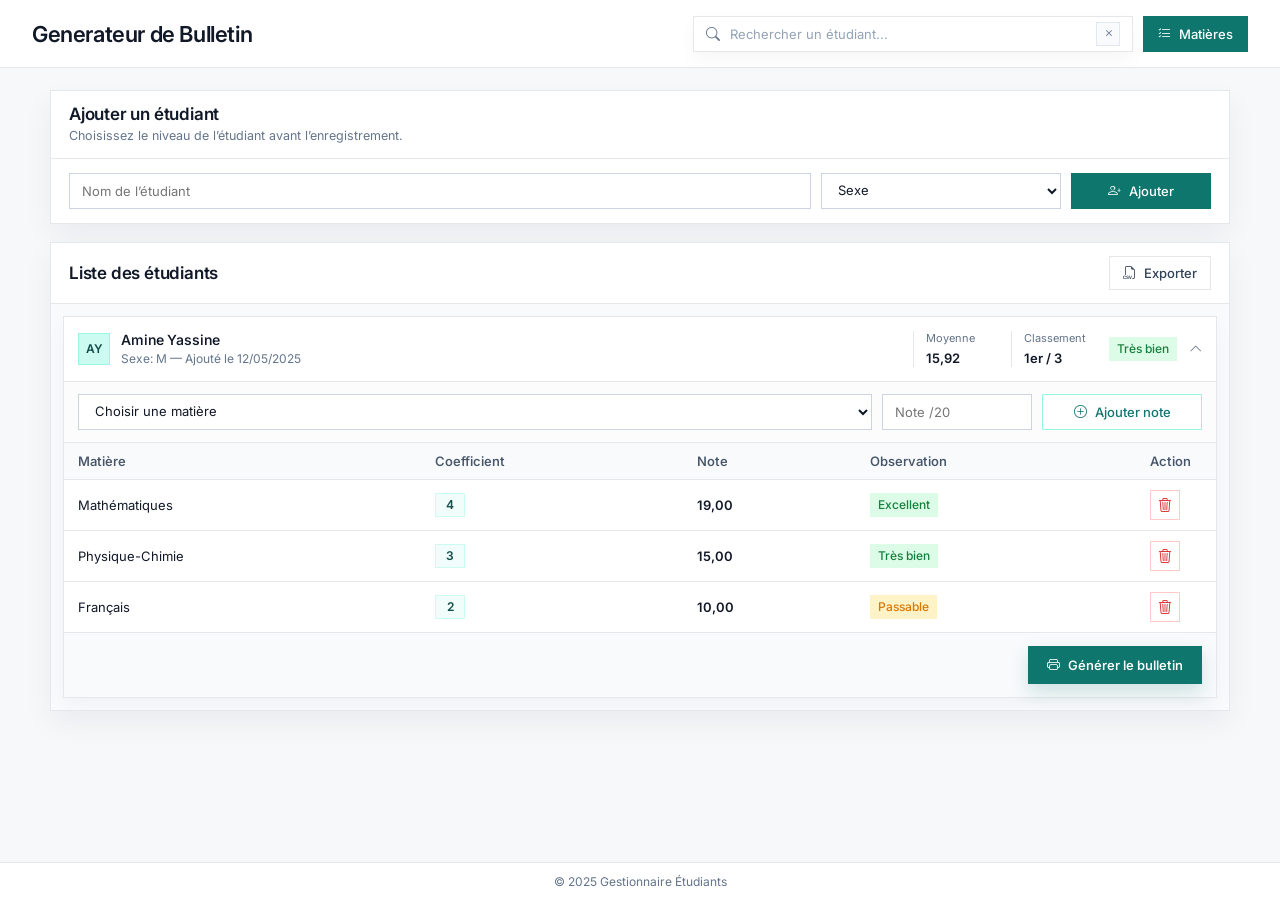
==== index.html @ e3272e3c "first commit" ====
<!DOCTYPE html>
<html lang="fr">
<head>
  <meta charset="UTF-8" />
  <meta name="viewport" content="width=device-width, initial-scale=1.0" />

  <title>Gestionnaire Étudiants</title>

  <link href="https://fonts.googleapis.com/css2?family=Inter:wght@400;450;500;600;700&display=swap" rel="stylesheet">
  <link rel="stylesheet" href="https://cdn.jsdelivr.net/npm/bootstrap-icons@1.11.3/font/bootstrap-icons.min.css">
  <link rel="stylesheet" href="css/index.css">
</head>

<body>

  <header class="topbar">
    <h1 class="app-title">Generateur de Bulletin</h1>

    <div class="topbar-actions">
      <div class="search-bar">
        <i class="bi bi-search search-icon"></i>

        <input
          type="text"
          placeholder="Rechercher un étudiant..."
          aria-label="Rechercher un étudiant"
        >

        <button class="search-clear" type="button" aria-label="Effacer la recherche">
          <i class="bi bi-x"></i>
        </button>
      </div>

      <a class="nav-page-btn" href="classes.html">
        <i class="bi bi-list-check"></i>
        Matières
      </a>
    </div>
  </header>

  <main class="content">

    <!-- AJOUT ÉTUDIANT -->
    <section class="students-section">
      <div class="table-header compact-header">
        <div>
          <h2>Ajouter un étudiant</h2>
          <p>Choisissez le niveau de l’étudiant avant l’enregistrement.</p>
        </div>
      </div>

      <form class="student-entry-form">
        <input type="text" placeholder="Nom de l’étudiant">

        <select>
          <option value="">Sexe</option>
          <option>M</option>
          <option>F</option>
        </select>

        <button type="button">
          <i class="bi bi-person-plus"></i>
          Ajouter
        </button>
      </form>
    </section>

    <!-- LISTE ÉTUDIANTS -->
    <section class="students-section">
      <div class="table-header">
        <h2>Liste des étudiants</h2>

        <button class="export-btn" type="button">
          <i class="bi bi-filetype-csv"></i>
          Exporter
        </button>
      </div>

      <div class="students-list">

        <!-- ÉTUDIANT 1 -->
        <details class="student-row" open>
          <summary class="student-summary">
            <div class="student-left">
              <span class="avatar avatar-main">AY</span>

              <div>
                <h3>Amine Yassine</h3>
                <p>Sexe: M — Ajouté le 12/05/2025</p>
              </div>
            </div>

            <div class="student-metrics">
              <div class="metric-item">
                <span>Moyenne</span>
                <strong>15,92</strong>
              </div>

              <div class="metric-item">
                <span>Classement</span>
                <strong>1er / 3</strong>
              </div>

              <span class="badge badge-success">Très bien</span>

              <i class="bi bi-chevron-down chevron"></i>
            </div>
          </summary>

          <div class="student-panel">

            <!-- AJOUT NOTE -->
            <div class="note-form-inline">
              <select>
                <option>Choisir une matière</option>
                <option>Mathématiques</option>
                <option>Physique-Chimie</option>
                <option>SVT</option>
                <option>Français</option>
              </select>

              <input type="number" placeholder="Note /20">

              <button type="button" class="add-note-btn">
                <i class="bi bi-plus-circle"></i>
                Ajouter note
              </button>
            </div>

            <!-- TABLE NOTES -->
            <div class="notes-table-wrap">
              <table class="notes-table">
                <thead>
                  <tr>
                    <th>Matière</th>
                    <th>Coefficient</th>
                    <th>Note</th>
                    <th>Observation</th>
                    <th>Action</th>
                  </tr>
                </thead>

                <tbody>
                  <tr>
                    <td>Mathématiques</td>

                    <td>
                      <span class="coeff-badge">4</span>
                    </td>

                    <td>
                      <strong>19,00</strong>
                    </td>

                    <td>
                      <span class="badge badge-success">Excellent</span>
                    </td>

                    <td class="note-action-cell">
                      <button class="delete-note-btn" type="button" aria-label="Supprimer la note de Mathématiques">
                        <i class="bi bi-trash3"></i>
                      </button>
                    </td>
                  </tr>

                  <tr>
                    <td>Physique-Chimie</td>

                    <td>
                      <span class="coeff-badge">3</span>
                    </td>

                    <td>
                      <strong>15,00</strong>
                    </td>

                    <td>
                      <span class="badge badge-success">Très bien</span>
                    </td>

                    <td class="note-action-cell">
                      <button class="delete-note-btn" type="button" aria-label="Supprimer la note de Physique-Chimie">
                        <i class="bi bi-trash3"></i>
                      </button>
                    </td>
                  </tr>

                  <tr>
                    <td>Français</td>

                    <td>
                      <span class="coeff-badge">2</span>
                    </td>

                    <td>
                      <strong>10,00</strong>
                    </td>

                    <td>
                      <span class="badge badge-warning">Passable</span>
                    </td>

                    <td class="note-action-cell">
                      <button class="delete-note-btn" type="button" aria-label="Supprimer la note de Français">
                        <i class="bi bi-trash3"></i>
                      </button>
                    </td>
                  </tr>
                </tbody>
              </table>
            </div>

            <!-- ACTION BULLETIN -->
            <div class="student-actions-bottom">
              <button type="button" class="bulletin-btn">
                <i class="bi bi-printer"></i>
                Générer le bulletin
              </button>
            </div>

          </div>
        </details>

      </div>
    </section>

  </main>

  <footer class="footer">
    <p>© 2025 Gestionnaire Étudiants</p>
  </footer>

</body>
</html>
---- css/index.css ----
/* ================================
   RESET + BASE
================================ */

* {
  padding: 0;
  margin: 0;
  box-sizing: border-box;
  border-radius: 0 !important;
}

:root {
  --color-primary: #0F766E;
  --color-primary-dark: #134E4A;

  --color-bg: #F7F8FA;
  --color-surface: #FFFFFF;
  --color-border: #E5E7EB;

  --color-text: #111827;
  --color-muted: #64748B;
  --color-placeholder: #94A3B8;

  --color-success: #15803D;
  --color-warning: #D97706;
  --color-danger: #DC2626;

  --shadow-soft: 0 8px 18px rgba(15, 23, 42, 0.035);
  --shadow-card: 0 12px 28px rgba(15, 23, 42, 0.055);
}

html,
body {
  width: 100%;
  overflow-x: hidden;
}

body {
  min-height: 100vh;
  display: grid;
  grid-template-rows: 68px 1fr 38px;
  grid-template-areas:
    "topbar"
    "content"
    "footer";

  background: var(--color-bg);
  color: var(--color-text);
  font-family: 'Inter', Arial, sans-serif;
  font-weight: 400;
}

button,
input,
select {
  font-family: inherit;
}

button,
a {
  text-decoration: none;
}

/* ================================
   TOPBAR
================================ */

.topbar {
  grid-area: topbar;
  background: var(--color-surface);
  border-bottom: 1px solid var(--color-border);
  padding: 0 32px;

  display: flex;
  align-items: center;
  justify-content: space-between;
  gap: 18px;
}

.app-title {
  font-size: 22px;
  font-weight: 600;
  letter-spacing: -0.4px;
  color: var(--color-text);
}

.topbar-actions {
  display: flex;
  align-items: center;
  gap: 10px;
}

.search-bar {
  width: 440px;
  height: 36px;

  background: #FFFFFF;
  border: 1px solid var(--color-border);

  display: flex;
  align-items: center;
  gap: 10px;

  padding: 0 12px;
  box-shadow: var(--shadow-soft);
}

.search-bar:focus-within {
  border-color: var(--color-primary);
  box-shadow: 0 0 0 3px rgba(15, 118, 110, 0.08);
}

.search-icon {
  color: var(--color-muted);
  font-size: 14px;
}

.search-bar input {
  flex: 1;
  height: 100%;

  border: none;
  outline: none;
  background: transparent;

  color: var(--color-text);
  font-size: 13px;
  font-weight: 400;
}

.search-bar input::placeholder {
  color: var(--color-placeholder);
}

.search-clear {
  width: 24px;
  height: 24px;

  border: 1px solid #E2E8F0;
  background: #F8FAFC;
  color: var(--color-muted);

  display: flex;
  align-items: center;
  justify-content: center;

  cursor: pointer;
}

.search-clear:hover {
  color: var(--color-danger);
  background: #FEF2F2;
  border-color: #FECACA;
}

.nav-page-btn {
  height: 36px;
  padding: 0 14px;

  background: var(--color-primary);
  color: #FFFFFF;
  border: 1px solid var(--color-primary);

  font-size: 13px;
  font-weight: 500;

  display: inline-flex;
  align-items: center;
  justify-content: center;
  gap: 8px;

  cursor: pointer;
  white-space: nowrap;
}

.nav-page-btn:hover {
  background: var(--color-primary-dark);
  border-color: var(--color-primary-dark);
}

/* ================================
   MAIN
================================ */

.content {
  grid-area: content;
  padding: 22px 32px;

  display: flex;
  flex-direction: column;
  gap: 18px;
}

.students-section {
  max-width: 1180px;
  width: 100%;
  margin: 0 auto;

  background: var(--color-surface);
  border: 1px solid var(--color-border);
  box-shadow: var(--shadow-card);
  overflow: hidden;
}

.table-header {
  min-height: 58px;
  padding: 13px 18px;
  border-bottom: 1px solid var(--color-border);

  display: flex;
  align-items: center;
  justify-content: space-between;
  gap: 14px;
}

.table-header h2 {
  font-size: 17px;
  font-weight: 600;
  letter-spacing: -0.2px;
  color: var(--color-text);
}

.table-header p {
  margin-top: 3px;
  color: var(--color-muted);
  font-size: 12.5px;
  line-height: 1.4;
  font-weight: 400;
}

.export-btn {
  height: 34px;
  padding: 0 13px;

  border: 1px solid var(--color-border);
  background: #FFFFFF;
  color: #334155;

  font-size: 13px;
  font-weight: 500;

  display: inline-flex;
  align-items: center;
  gap: 8px;

  cursor: pointer;
}

.export-btn:hover {
  background: #F0FDFA;
  border-color: var(--color-primary);
  color: var(--color-primary);
}

/* ================================
   FORM STUDENT
================================ */

.student-entry-form {
  padding: 14px 18px;

  display: grid;
  grid-template-columns: 1fr 240px 140px;
  gap: 10px;

  background: #FFFFFF;
}

.student-entry-form input,
.student-entry-form select,
.note-form-inline input,
.note-form-inline select {
  height: 36px;

  border: 1px solid #CBD5E1;
  background: #FFFFFF;
  color: var(--color-text);

  font-size: 13px;
  font-weight: 400;

  padding: 0 12px;
  outline: none;
}

.student-entry-form input:focus,
.student-entry-form select:focus,
.note-form-inline input:focus,
.note-form-inline select:focus {
  border-color: var(--color-primary);
  box-shadow: 0 0 0 3px rgba(15, 118, 110, 0.08);
}

.student-entry-form button {
  height: 36px;

  background: var(--color-primary);
  border: 1px solid var(--color-primary);
  color: #FFFFFF;

  font-size: 13px;
  font-weight: 500;

  display: inline-flex;
  align-items: center;
  justify-content: center;
  gap: 8px;

  cursor: pointer;
}

.student-entry-form button:hover {
  background: var(--color-primary-dark);
  border-color: var(--color-primary-dark);
}

/* ================================
   STUDENTS LIST
================================ */

.students-list {
  background: #F8FAFC;
  padding: 12px;

  display: flex;
  flex-direction: column;
  gap: 10px;
}

.student-row {
  background: #FFFFFF;
  border: 1px solid var(--color-border);
  box-shadow: 0 7px 16px rgba(15, 23, 42, 0.035);
}

.student-row summary {
  list-style: none;
}

.student-row summary::-webkit-details-marker {
  display: none;
}

.student-summary {
  min-height: 64px;
  padding: 11px 14px;

  display: flex;
  align-items: center;
  justify-content: space-between;
  gap: 18px;

  cursor: pointer;
}

.student-summary:hover {
  background: #FAFAFA;
}

.student-left {
  display: flex;
  align-items: center;
  gap: 11px;
  min-width: 230px;
}

.avatar {
  width: 32px;
  height: 32px;

  border: 1px solid transparent;

  display: inline-flex;
  align-items: center;
  justify-content: center;

  font-size: 12px;
  font-weight: 600;
  flex-shrink: 0;
}

.avatar-main {
  background: #CCFBF1;
  color: var(--color-primary-dark);
  border-color: #99F6E4;
}

.student-left h3 {
  font-size: 14px;
  font-weight: 550;
  letter-spacing: -0.1px;
  margin-bottom: 3px;
}

.student-left p {
  color: var(--color-muted);
  font-size: 12px;
  font-weight: 400;
}

.student-metrics {
  display: flex;
  align-items: center;
  justify-content: flex-end;
  gap: 12px;
  flex-wrap: wrap;
}

.metric-item {
  min-width: 86px;
  padding-left: 12px;
  border-left: 1px solid var(--color-border);
}

.metric-item span {
  display: block;
  color: var(--color-muted);
  font-size: 11px;
  font-weight: 400;
  margin-bottom: 2px;
}

.metric-item strong {
  font-size: 13px;
  font-weight: 600;
  color: var(--color-text);
}

.chevron {
  color: var(--color-muted);
  font-size: 13px;
  transition: 0.2s ease;
}

.student-row[open] .chevron {
  transform: rotate(180deg);
}

/* ================================
   BADGES
================================ */

.badge {
  min-height: 24px;
  padding: 4px 8px;

  display: inline-flex;
  align-items: center;
  justify-content: center;

  font-size: 12px;
  font-weight: 500;
  white-space: nowrap;
}

.badge-success {
  background: #DCFCE7;
  color: var(--color-success);
}

.badge-warning {
  background: #FEF3C7;
  color: var(--color-warning);
}

.badge-danger {
  background: #FEE2E2;
  color: var(--color-danger);
}

/* ================================
   STUDENT PANEL
================================ */

.student-panel {
  border-top: 1px solid var(--color-border);
  background: #FFFFFF;
}

.note-form-inline {
  padding: 12px 14px;

  display: grid;
  grid-template-columns: 1fr 150px 160px;
  gap: 10px;

  background: #FCFCFD;
  border-bottom: 1px solid var(--color-border);
}

.add-note-btn {
  height: 36px;

  background: #FFFFFF;
  color: var(--color-primary);
  border: 1px solid #99F6E4;

  font-size: 13px;
  font-weight: 500;

  display: inline-flex;
  align-items: center;
  justify-content: center;
  gap: 8px;

  cursor: pointer;
}

.add-note-btn:hover {
  background: #F0FDFA;
}

/* ================================
   NOTES TABLE
================================ */

.notes-table-wrap {
  overflow-x: auto;
}

.notes-table {
  width: 100%;
  border-collapse: collapse;
  min-width: 760px;
}

.notes-table th,
.notes-table td {
  padding: 10px 14px;
  border-bottom: 1px solid var(--color-border);
  text-align: left;
  font-size: 13px;
}

.notes-table th {
  background: #F8FAFC;
  color: #475569;
  font-weight: 550;
}

.notes-table td {
  color: var(--color-text);
  font-weight: 400;
}

.notes-table td strong {
  font-weight: 600;
}

.notes-table tr:last-child td {
  border-bottom: none;
}

.coeff-badge {
  min-width: 30px;
  height: 24px;

  display: inline-flex;
  align-items: center;
  justify-content: center;

  background: #F0FDFA;
  border: 1px solid #CCFBF1;
  color: var(--color-primary-dark);

  font-size: 12px;
  font-weight: 600;
}

/* ================================
   DELETE NOTE BUTTON
================================ */

.note-action-cell {
  width: 80px;
}

.delete-note-btn {
  width: 30px;
  height: 30px;

  border: 1px solid #FECACA;
  background: #FFFFFF;
  color: var(--color-danger);

  display: inline-flex;
  align-items: center;
  justify-content: center;

  cursor: pointer;
  transition: 0.18s ease;
}

.delete-note-btn i {
  font-size: 14px;
}

.delete-note-btn:hover {
  background: #FEF2F2;
  border-color: var(--color-danger);
  color: #991B1B;
}

.delete-note-btn:active {
  transform: scale(0.96);
}

/* ================================
   BULLETIN
================================ */

.student-actions-bottom {
  padding: 13px 14px;

  background: #F8FAFC;
  border-top: 1px solid var(--color-border);

  display: flex;
  justify-content: flex-end;
}

.bulletin-btn {
  height: 38px;
  padding: 0 18px;

  background: var(--color-primary);
  border: 1px solid var(--color-primary);
  color: #FFFFFF;

  font-size: 13px;
  font-weight: 550;

  display: inline-flex;
  align-items: center;
  justify-content: center;
  gap: 8px;

  cursor: pointer;
  box-shadow: 0 8px 18px rgba(15, 118, 110, 0.18);
}

.bulletin-btn:hover {
  background: var(--color-primary-dark);
  border-color: var(--color-primary-dark);
}

/* ================================
   FOOTER
================================ */

.footer {
  grid-area: footer;
  background: #FFFFFF;
  border-top: 1px solid var(--color-border);

  display: flex;
  align-items: center;
  justify-content: center;

  color: var(--color-muted);
  font-size: 12px;
  font-weight: 400;
}

/* ================================
   RESPONSIVE
================================ */

@media (max-width: 980px) {
  body {
    display: block;
  }

  .topbar {
    padding: 16px;
    flex-direction: column;
    align-items: stretch;
  }

  .topbar-actions {
    flex-direction: column;
    align-items: stretch;
  }

  .search-bar {
    width: 100%;
  }

  .content {
    padding: 16px 12px;
  }

  .student-entry-form,
  .note-form-inline {
    grid-template-columns: 1fr;
  }

  .student-summary {
    flex-direction: column;
    align-items: stretch;
  }

  .student-metrics {
    justify-content: space-between;
  }

  .metric-item {
    border-left: none;
    padding-left: 0;
  }

  .student-actions-bottom {
    justify-content: stretch;
  }

  .bulletin-btn {
    width: 100%;
  }
}
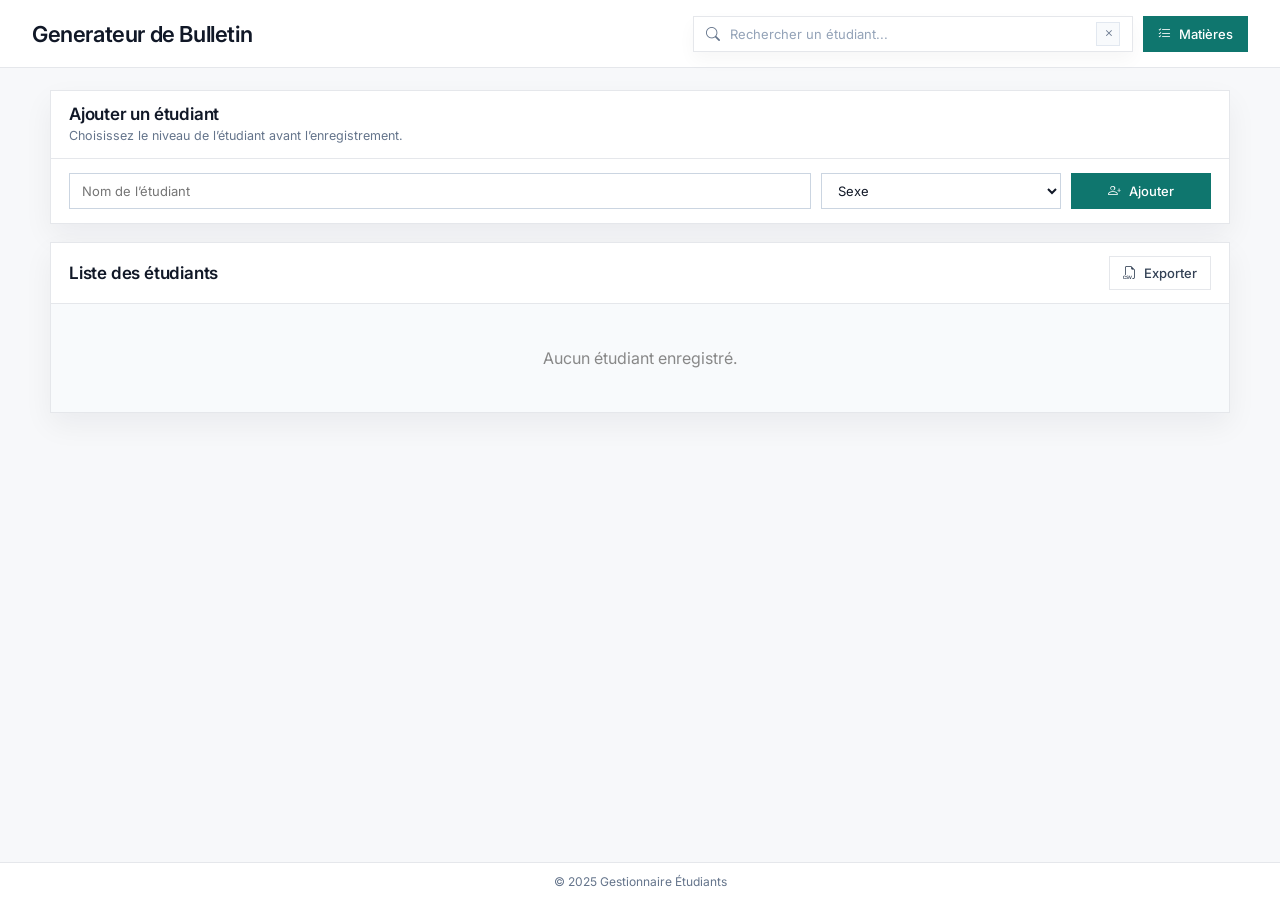
==== commit 2bf81b32: "Ajout d'un etudiant , Ajoute d'une note , supprimer un note , et affichage des informations et  l'aj" ====
--- a/index.html
+++ b/index.html
@@ -230,5 +230,6 @@
     <p>© 2025 Gestionnaire Étudiants</p>
   </footer>
 
+  <script src="js/app.js"></script>
 </body>
 </html>
